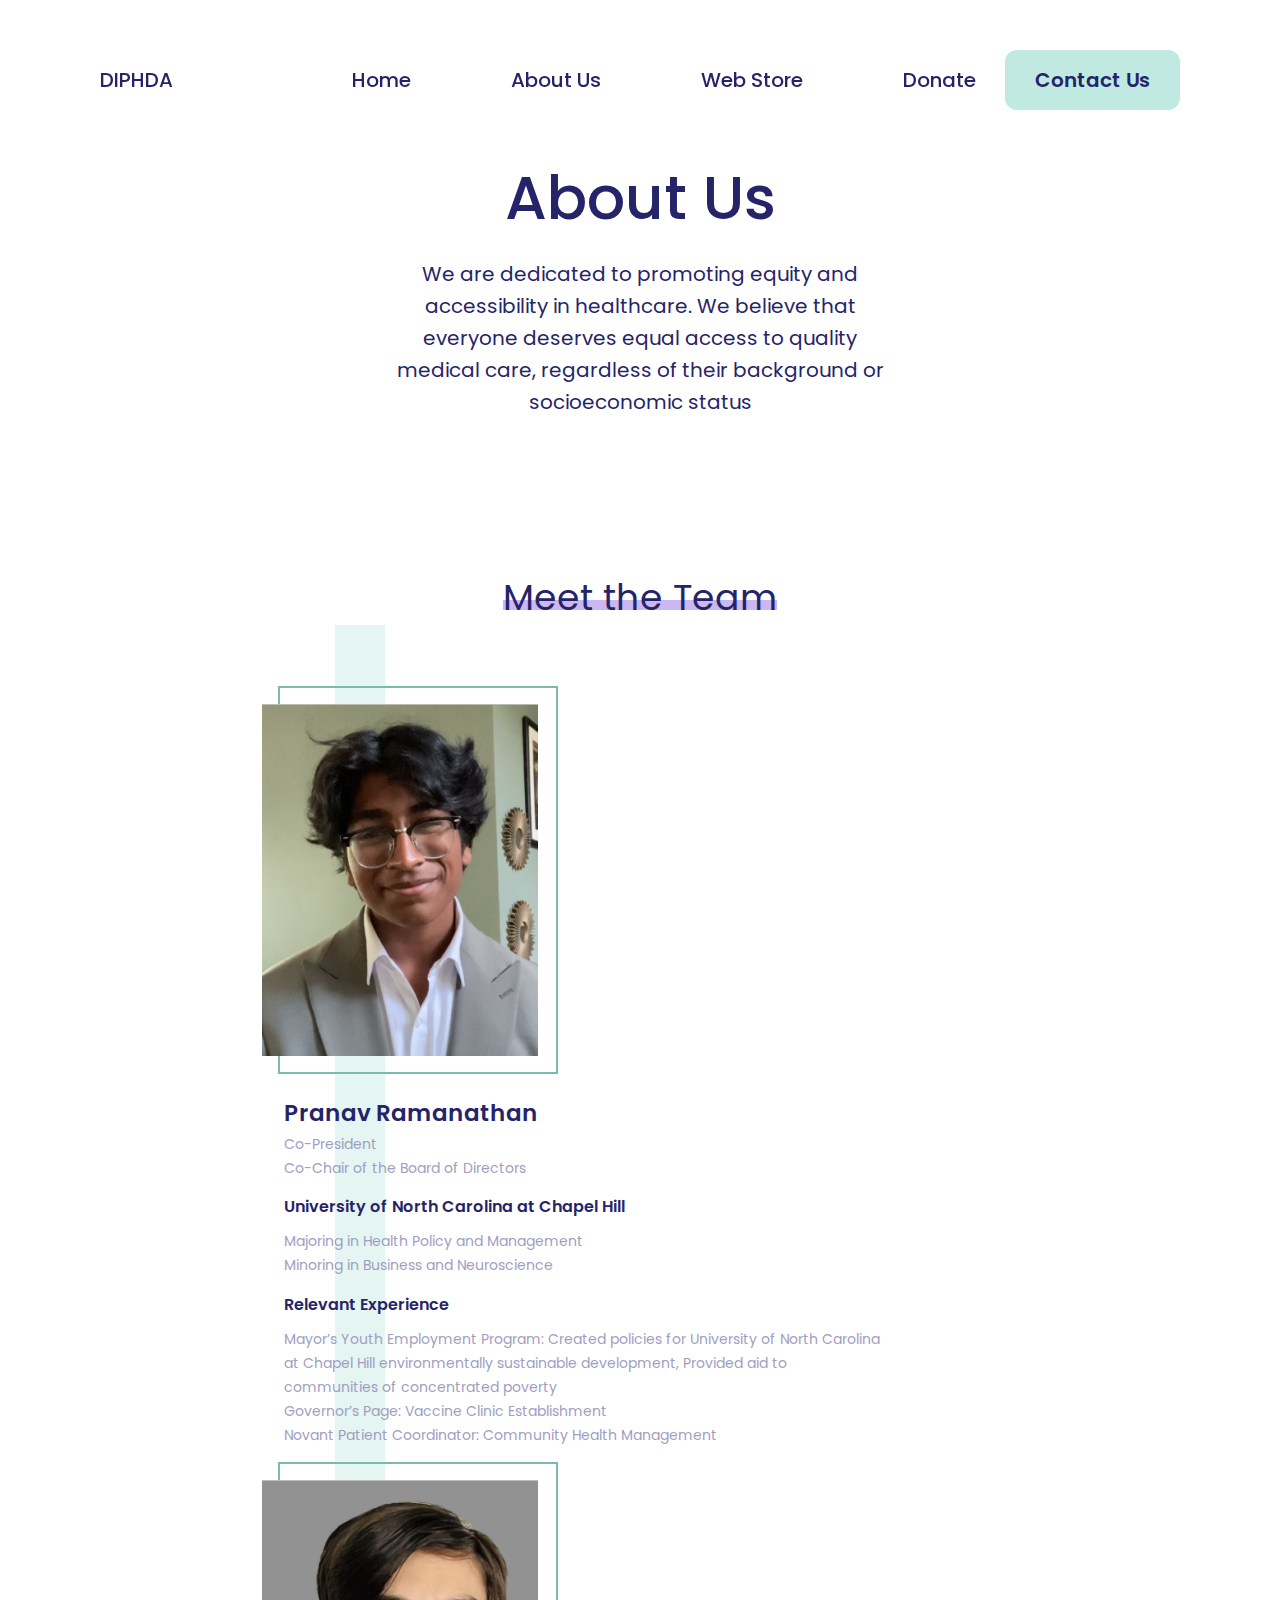
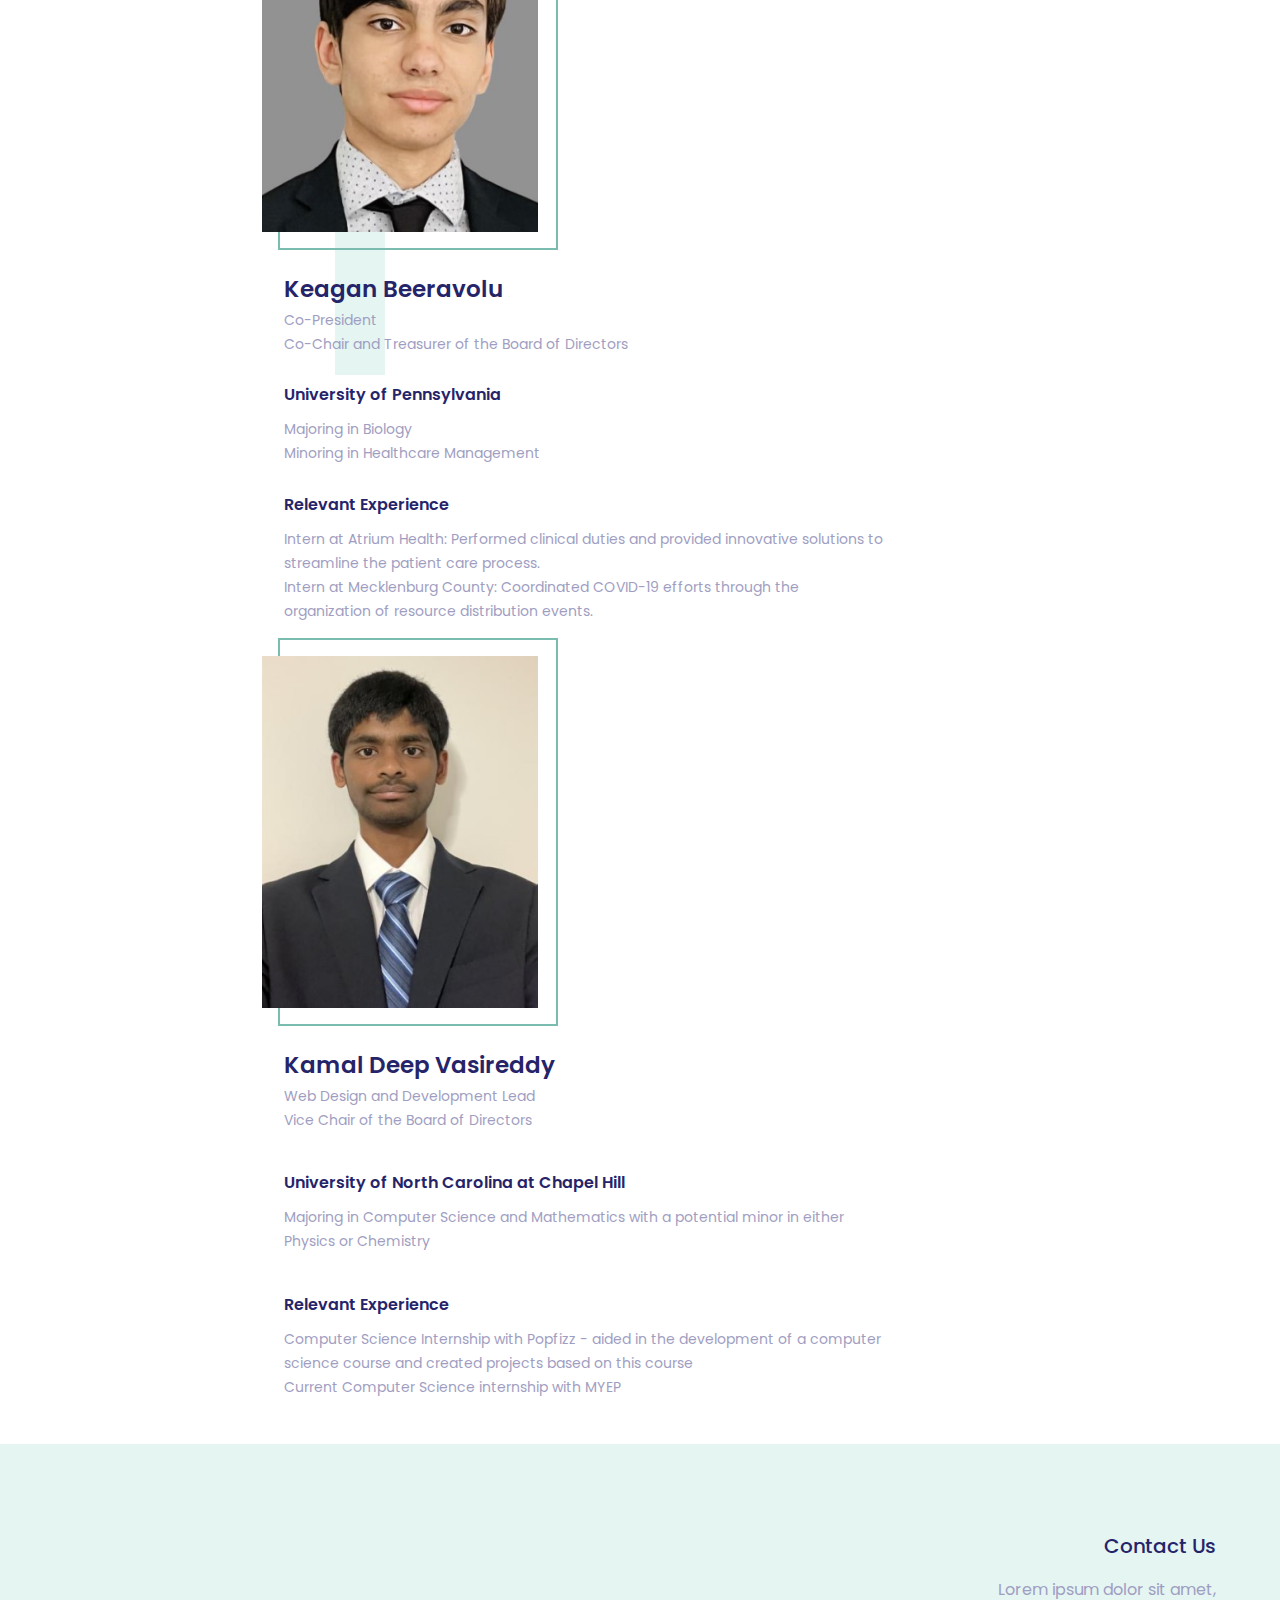
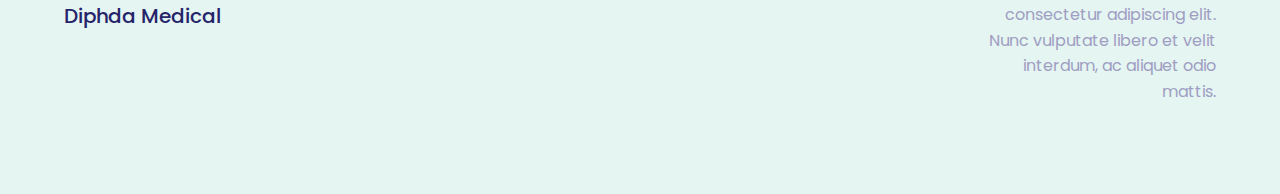
==== about.html @ 1d3c161e "Commit1" ====
<!DOCTYPE html>
<html lang="en">
<head>
    <meta charset="UTF-8">
    <meta name="viewport" content="width=device-width, initial-scale=1.0">
    <title>About Us</title>
    <link rel="stylesheet" href="css/universal.css">
    <link rel="stylesheet" href="css/about.css">
    <script src="js/universal.js"></script>
    <script async src="https://widgets.givebutter.com/latest.umd.cjs?acct=CynSInAfCQczq8ls"></script>
</head>
<body>
    <header id="menu-main"></header>
    <givebutter-widget id="j2b02j"></givebutter-widget>
    <div class="medium-frame-container">
        <div id="mf1" class="medium-frame">
            <div id="title">
                <h1>About Us</h1>
                <p id="about-text">We are dedicated to promoting equity and accessibility in healthcare. We believe that everyone deserves equal access to quality medical care, regardless of their background or socioeconomic status</h2>
            </div>
        </div>
    </div>
    <div class="variable-frame-container">
        <div id="vf1" class="variable-frame">
            <div id="team">
                <h2 class="highlight">Meet the Team</h2>
                <div id="bar"></div>
                <div class="member">
                    <div class="visual">
                        <div class="border"></div>
                        <img class="headshot" src="./assets/imgs/pranav.png"></img>
                    </div>
                    <div class="member-content">
                        <div>
                            <p class="name">Pranav Ramanathan</p>
                            <p class="description">Co-President
                                Co-Chair of the Board of Directors
                            </p>
                        </div>
                        <div>
                            <p class="heading">University of North Carolina at Chapel Hill</p>
                            <p class="description">Majoring in Health Policy and Management
                                Minoring in Business and Neuroscience</p>
                        </div>
                        <div>
                            <p class="heading">Relevant Experience</p>
                            <p class="description">Mayor’s Youth Employment Program: Created policies for University of North Carolina at Chapel Hill environmentally sustainable development, Provided aid to communities of concentrated poverty
                                Governor’s Page: Vaccine Clinic Establishment
                                Novant Patient Coordinator: Community Health Management
                            </p>
                        </div>
                    </div>
                </div>
                <div class="member">
                    <div class="visual">
                        <div class="border"></div>
                        <img class="headshot" src="./assets/imgs/keagan.png"></img>
                    </div>
                    <div class="member-content">
                        <div>
                            <p class="name">Keagan Beeravolu</p>
                            <p class="description">Co-President
                                Co-Chair and Treasurer of the Board of Directors
                            </p>
                        </div>
                        <div>
                            <p class="heading">University of Pennsylvania</p>
                            <p class="description">Majoring in Biology
                                Minoring in Healthcare Management</p>
                        </div>
                        <div>
                            <p class="heading">Relevant Experience</p>
                            <p class="description">Intern at Atrium Health: Performed clinical duties and provided innovative solutions to streamline the patient care process.
                                Intern at Mecklenburg County: Coordinated COVID-19 efforts through the organization of resource distribution events.                                
                            </p>
                        </div>
                    </div>
                </div>
                <div class="member">
                    <div class="visual">
                        <div class="border"></div>
                        <img class="headshot" src="./assets/imgs/kamal.png"></img>
                    </div>
                    <div class="member-content">
                        <div>
                            <p class="name">Kamal Deep Vasireddy</p>
                            <p class="description">Web Design and Development Lead
                                Vice Chair of the Board of Directors
                            </p>
                        </div>
                        <div>
                            <p class="heading">University of North Carolina at Chapel Hill</p>
                            <p class="description">Majoring in Computer Science and Mathematics with a potential minor in either Physics or Chemistry</p>
                        </div>
                        <div>
                            <p class="heading">Relevant Experience</p>
                            <p class="description">Computer Science Internship with Popfizz - aided in the development of a computer science course and created projects based on this course
                                Current Computer Science internship with MYEP                                
                            </p>
                        </div>
                    </div>
                </div>
            </div>
        </div>
    </div>
    
    <div id="footer-main"></div>
</body>
</html>
---- css/universal.css ----
@import url('https://fonts.googleapis.com/css2?family=Poppins:wght@400;500;600&display=swap');

:root {
  --font-poppins: Poppins;
}
html, body {
	margin: 0;
	padding: 0;
	font-family: var(--font-poppins);
  font-weight: 500;
	overflow-x: hidden;
	overflow-y: scroll;
	width: 100vw;
  list-style-type: none;  
}

li {
  cursor: pointer; 
  color: #262469
}

h1 {
  color: #262469;
  font-size: 60px;
  font-weight: 500;
  margin-bottom:0%;
  margin-top:0%
}

h2 {
  color: #262469;
  display: inline;
  font-size: 36px;
  font-weight: 400;
}

p {
  color: #262469;
  margin: 0;
  line-height:80%;
  font-size: 14px;
  font-weight: 400;
}

#contactb {
  padding: 15px;
  padding-left: 30px;
  padding-right: 30px;
  background-color: #BFE9E1;
  font-weight: 600;
  color: #262469;
}

#contactb:hover {
  background-color: #c2fff2;
}

#menu {
  font-size: 20px;
	position: fixed;
	margin-top: 40px;
	height: 60px;
	width: 100%;
	padding-top: 10px;
	padding-bottom: 10px;
	display: flex;
	align-items: center;
  justify-content: space-between;
	top: 0;
	left: 0;
	z-index: 99999;
	transition: 0.2s;
}

#menucontent {
	display: flex;
	justify-content: center;
	align-items: center;
  margin-left: 100px;
}

#header-main {
  width: 100%;
  margin-right: 225px;
  display: flex;
  justify-content: center;
  align-items: center;
}

#menu-right {
  margin-right: 100px;
  display: flex;
  align-items: center;
  justify-content: center;
  right: 0;
  position: fixed;
}

.menu-link {
  transition: 0.2s;
  margin-left: 100px;
  color: #262469;
  display: inline-block;
  pointer-events: all;
  display: block;
  position: relative;
  padding: 0.2em 0;
  overflow: hidden;
}

.menu-link::after {
  content: '';
  position: absolute;
  bottom: 0;
  left: 0;
  width: 100%;
  height: 0.1em;
  background-color: #5B1DDD;
  opacity: 0;
  transition: opacity 300ms, transform 300ms;
  opacity: 1;
  transform: translate3d(-101%, 0, 0);
}

.menu-link:hover::after{
  transform: translate3d(0, 0, 0);
}

.menu-link:active {
  scale: 0.9;
}

#menubutton {
  font-family: "Poppins";
  display: none;
}

.button-container {
  transition: 0.3s;
  margin:auto;
  border-radius: 12px;
}

.button-container:hover {
  scale:1.1;
}

.button-container:active {
  scale:1;
}

#scrollCount {
  position:fixed;
}

.footer-container {
  height:100%;
  background:#E4F5F2;
}

.footer {
  position: relative;
  height:100%;
}

.footer-right{
  text-align: right;
  
  position:absolute;
  top:25%;
  right:5%;
}

.footer-left{
  position:absolute;
  top:45%;
  left:5%;
}

#footer-main {
  height: 350px;
}

#footer-title {
  font-size: 20px;
  margin-bottom: 10%;
}

#footer-contact{
  font-size: 16px;
  color: #9F9EC2;

}

.variable-frame-container{
  align-items: center;
}

.variable-frame {
  overflow:hidden;
  border-radius: 36px;
  margin: 30px;
}

.large-frame-container {
  align-items: center;
}
.large-frame {
  overflow:hidden;
  height: calc(100vh - 60px);
  border-radius: 36px;
  margin: 30px;
}

.medium-frame-container {
  display:inline;
  height: 60vh;
}

.medium-frame {
  overflow:hidden;
  height: calc(60vh - 30px);
  border-radius: 36px;
  margin: 30px;
  align-items: center;
  justify-content: center;
  display:flex;
}

.small-frame-container {
  display:inline;
  height: 45vh;
}

.small-frame {
  overflow:hidden;
  height: calc(45vh - 30px);
  border-radius: 36px;
  margin: 30px;
  align-items: center;
  justify-content: center;
  display:flex;
}
---- css/about.css ----
head, body {
    background-color: white;
}

#vf1 {
    background-color: #ffffff;
}

#mf1 {
    background-color: #ffffff;
    display: flex;
}

#title {
    text-align: center;
    margin: auto;
}

#team {
    position:relative;
    padding-bottom:7%;
    padding-left: 19%;
    padding-right: 19%;
    text-align: center;
}

#about-text {
    padding-left: 30%;
    padding-right: 30%;
    font-size: 20px;
    font-weight: 400;
    line-height: 32px;
    margin-top: 15px;
}

#bar {
    position:absolute;
    left:25%;
    background-color: #E4F5F2;
    width: 50px;
    height: 88%;
}

.name{
    margin-top: 30px;
    font-size: 23px;
    font-weight: 600;
    margin-bottom:10px;
}

.description {
    white-space: pre-line;
    color: #9F9EC2;
    line-height: 24px;
    margin-bottom: 15px;
}

.heading {
    font-size: 16px;
    font-weight:600;
    margin-top:5px;
    margin-bottom:15px;
}

.member-content {
    justify-content: space-between;
    display: flex;
    flex-direction: column;
    margin-left:3%;
    float:left;
    position:relative;
    width:600px;
    height: 388px;
}

.visual {
    float:left;
    height: 388px;
    width: 296px;
    position:relative;
}

.border {
    left:16px;
    position:absolute;
    border-style: solid;
    border-color: #7ABCB0;
    border-width: 2px;
    width: 276px;
    height: 384px;
}

.member {
    text-align: left;
    margin-top:8%;
    margin-bottom:8%;
    position:relative;  
    height: 384px;
}

.headshot {
    left:0;
    top:18px;
    position:absolute;
    width: 276px;
    height: 352px;
}

.highlight {
    padding-left:0.1%;
    background: linear-gradient(180deg,rgba(255,255,255,0) 55%, #CBB7F4 55%,#CBB7F4 75%,rgba(255,255,255,0) 75%);
}
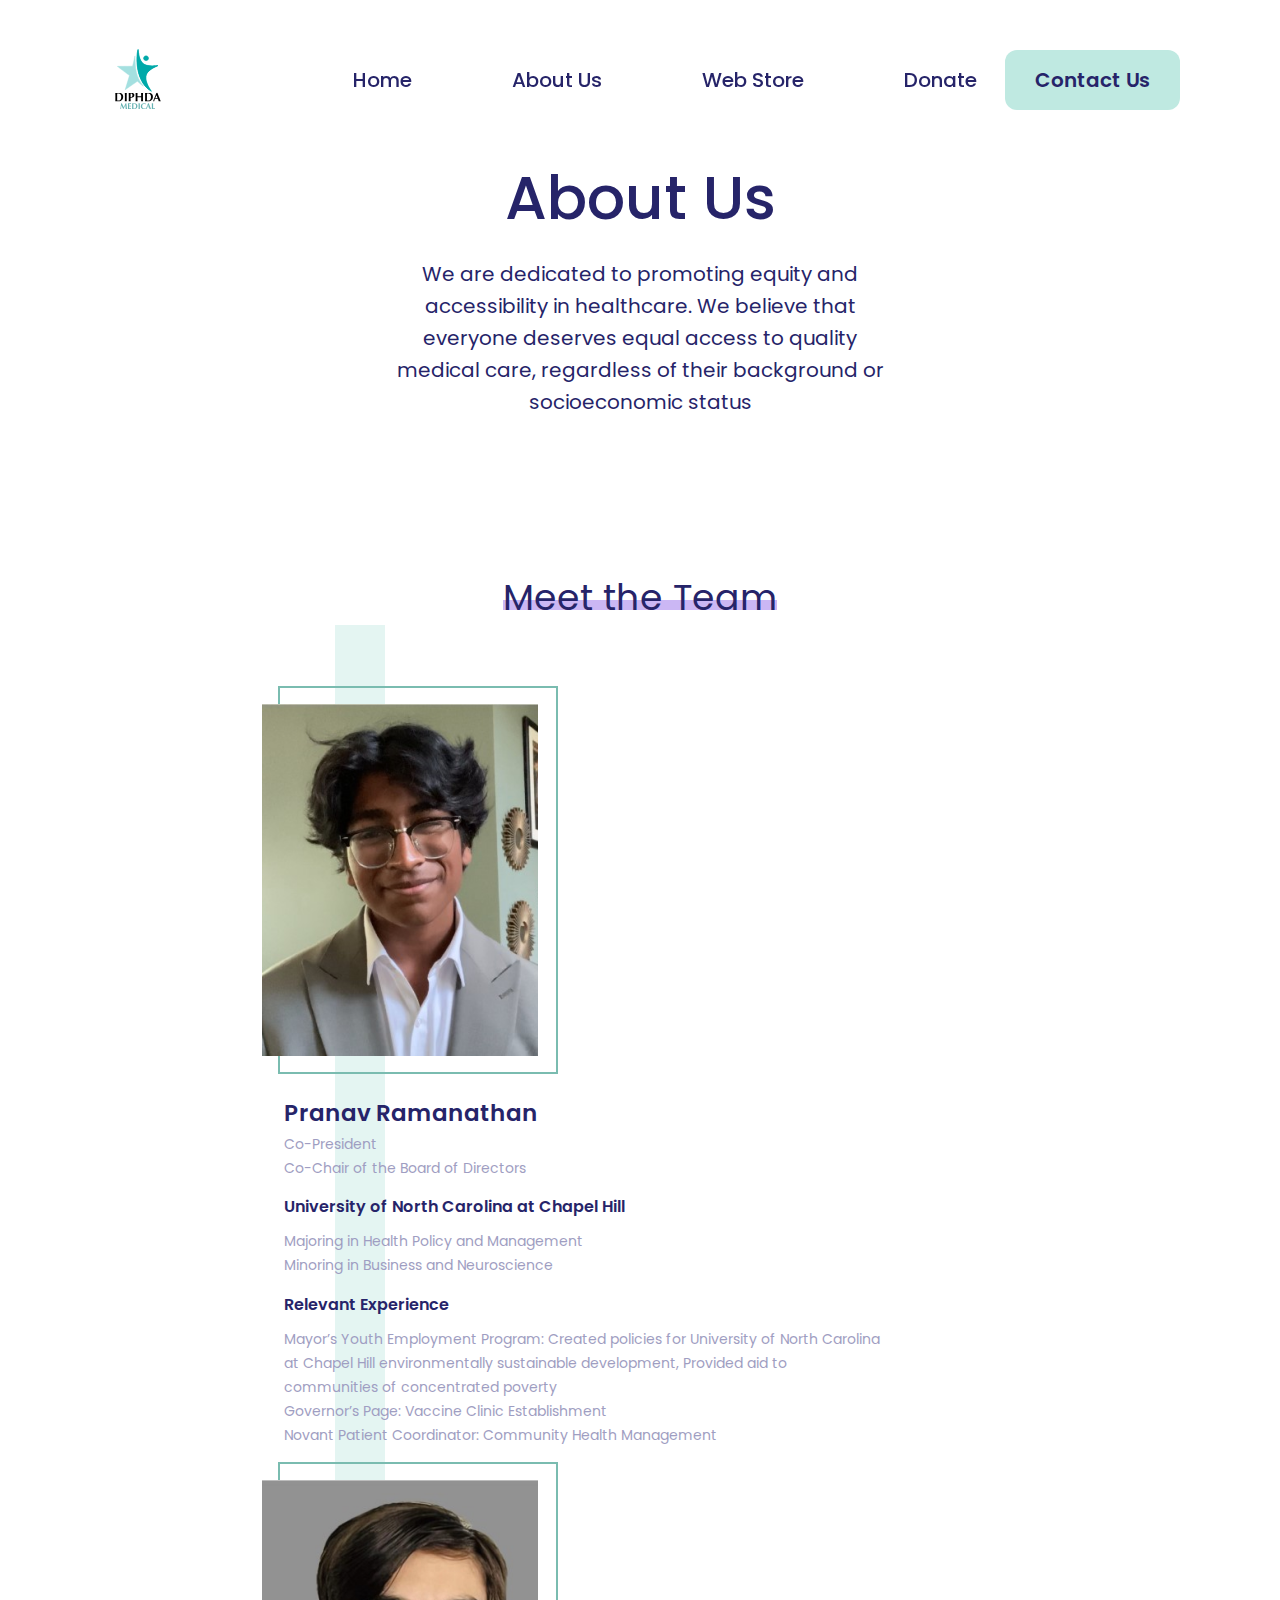
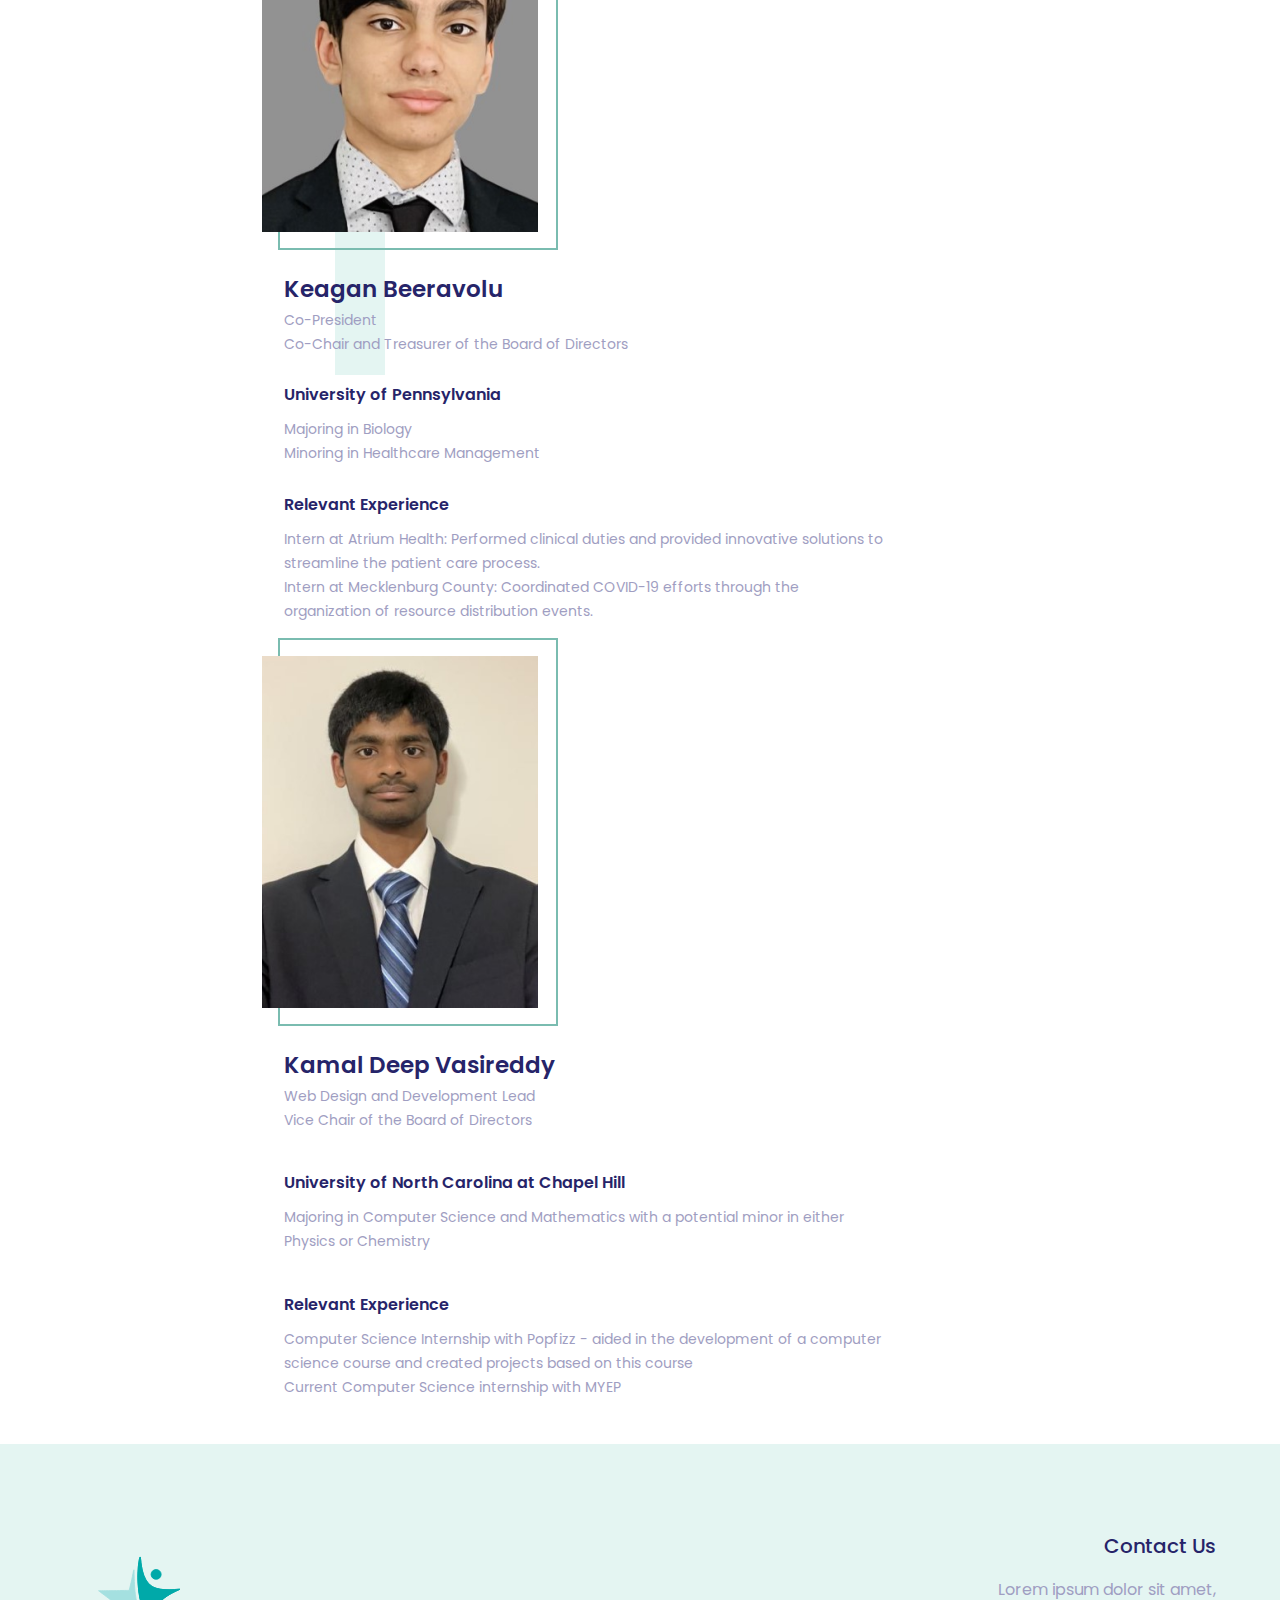
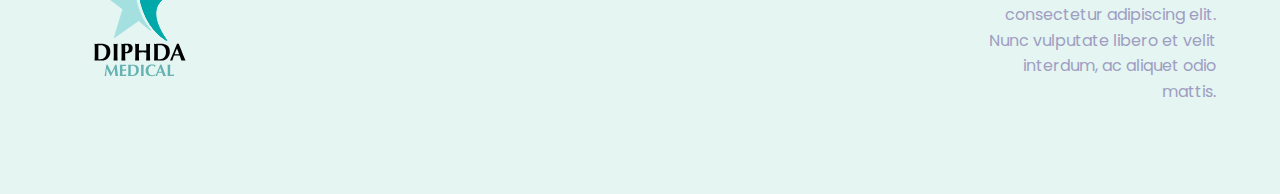
==== commit b3cb983f: "added product page" ====
--- a/about.html
+++ b/about.html
@@ -9,7 +9,7 @@
     <script src="js/universal.js"></script>
     <script async src="https://widgets.givebutter.com/latest.umd.cjs?acct=CynSInAfCQczq8ls"></script>
 </head>
-<body>
+<body onload="onload()">
     <header id="menu-main"></header>
     <givebutter-widget id="j2b02j"></givebutter-widget>
     <div class="medium-frame-container">
@@ -103,7 +103,7 @@
             </div>
         </div>
     </div>
-    
     <div id="footer-main"></div>
+    <div id="contact"></div>
 </body>
 </html>--- a/css/universal.css
+++ b/css/universal.css
@@ -173,8 +173,18 @@
 
 .footer-left{
   position:absolute;
-  top:45%;
+  top:100px;
   left:5%;
+}
+
+#logo-header {
+  height: 75px;
+  width:75px;
+}
+
+#logo-footer {
+  height: 150px;
+  width:150px;
 }
 
 #footer-main {
@@ -240,4 +250,155 @@
   align-items: center;
   justify-content: center;
   display:flex;
-}+}
+
+#contact {
+  display:none;
+  background-color: #b7b7b7a1;
+  position:fixed;
+  height: 100%;
+  width: 100%;
+  position: fixed;
+  z-index: 999999;
+  top: 0;
+  left: 0;
+}
+
+#contact-overlay {
+  padding:50px;
+  text-align: center;
+  width: 1083px;
+  height: 700px;
+  border-radius: 36px;
+  top: 50%;
+  left: 50%;
+  transform: translate(-50%, -50%);
+  position:fixed;
+  background-color: rgb(255, 255, 255);
+}
+
+.contact-title{
+  margin-top:30px;
+  font-size: 24px;
+  font-weight: 600;
+}
+
+#close-contact{
+  cursor: pointer;
+  float:right;
+  text-align: right;
+  border:none;
+  background-color: white;
+  transition: 0.2s;
+}
+
+#close-contact:hover {
+  scale:1.2;
+}
+
+#close-contact:active {
+  scale:1;
+}
+
+#contact-container {
+  margin-top:40px;
+  display: inline-flex;
+  justify-content: space-between;
+  margin-bottom: 20px;
+}
+
+.contact-option {
+  margin-left:20px;
+  margin-right:20px;
+  text-align: center;
+  width: 300px;
+  padding: 30px;
+  border-radius: 8px;
+  border: 1px solid #9F9EC2;
+}
+
+.contact-subtitle {
+  margin-top: 20px;
+  font-size: 16px;
+  font-weight: 600;
+  margin-bottom: 20px;
+}
+
+.contact-text {
+  font-size: 16px;
+  font-weight: 400;
+  margin-bottom: 10px;
+}
+
+#contact-form {
+  margin-top:40px;
+  text-align: left;
+  padding-left:30px;
+  padding-right:30px;
+}
+
+.contact-column {
+  float: left;
+  width: 50%;
+  margin-bottom: 10px;
+}
+
+input {
+  width: calc(100% - 54px);
+  height: 36px;
+  border-radius: 4px;
+  border: 1px solid #9F9EC2;
+  font-size: 14px;
+  padding-left: 10px;
+  padding-right:10px;
+  margin-bottom:13px;
+}
+
+select {
+  width: calc(100% - 32px);
+  height: 40px;
+  border-radius: 4px;
+  border: 1px solid #9F9EC2;
+  font-size: 14px;
+  padding-left: 10px;
+  margin-bottom:13px;
+}
+
+#contact-inquiry {
+  padding-bottom: 20px;
+}
+
+textarea {
+  width: calc(100% - 54px);
+  height: 100px;
+  border-radius: 4px;
+  border: 1px solid #9F9EC2;
+  font-size: 14px;
+  padding-left: 10px;
+  padding-right:10px;
+  padding-top:3px;
+  margin-bottom:13px;
+  font-family: Poppins;
+  font-size: 14px;
+  resize: none;
+}
+
+#contact-send {
+  text-align: center;
+  margin-top: 20px;
+}
+
+#sendb {
+  padding: 10px;
+  padding-left: 30px;
+  padding-right: 30px;
+  font-size:16px;
+  background-color: #5B1DDD;
+  color: white;
+  display: inline-block;
+}
+
+#sendb:hover {
+  background-color: #a67dff;
+}
+
